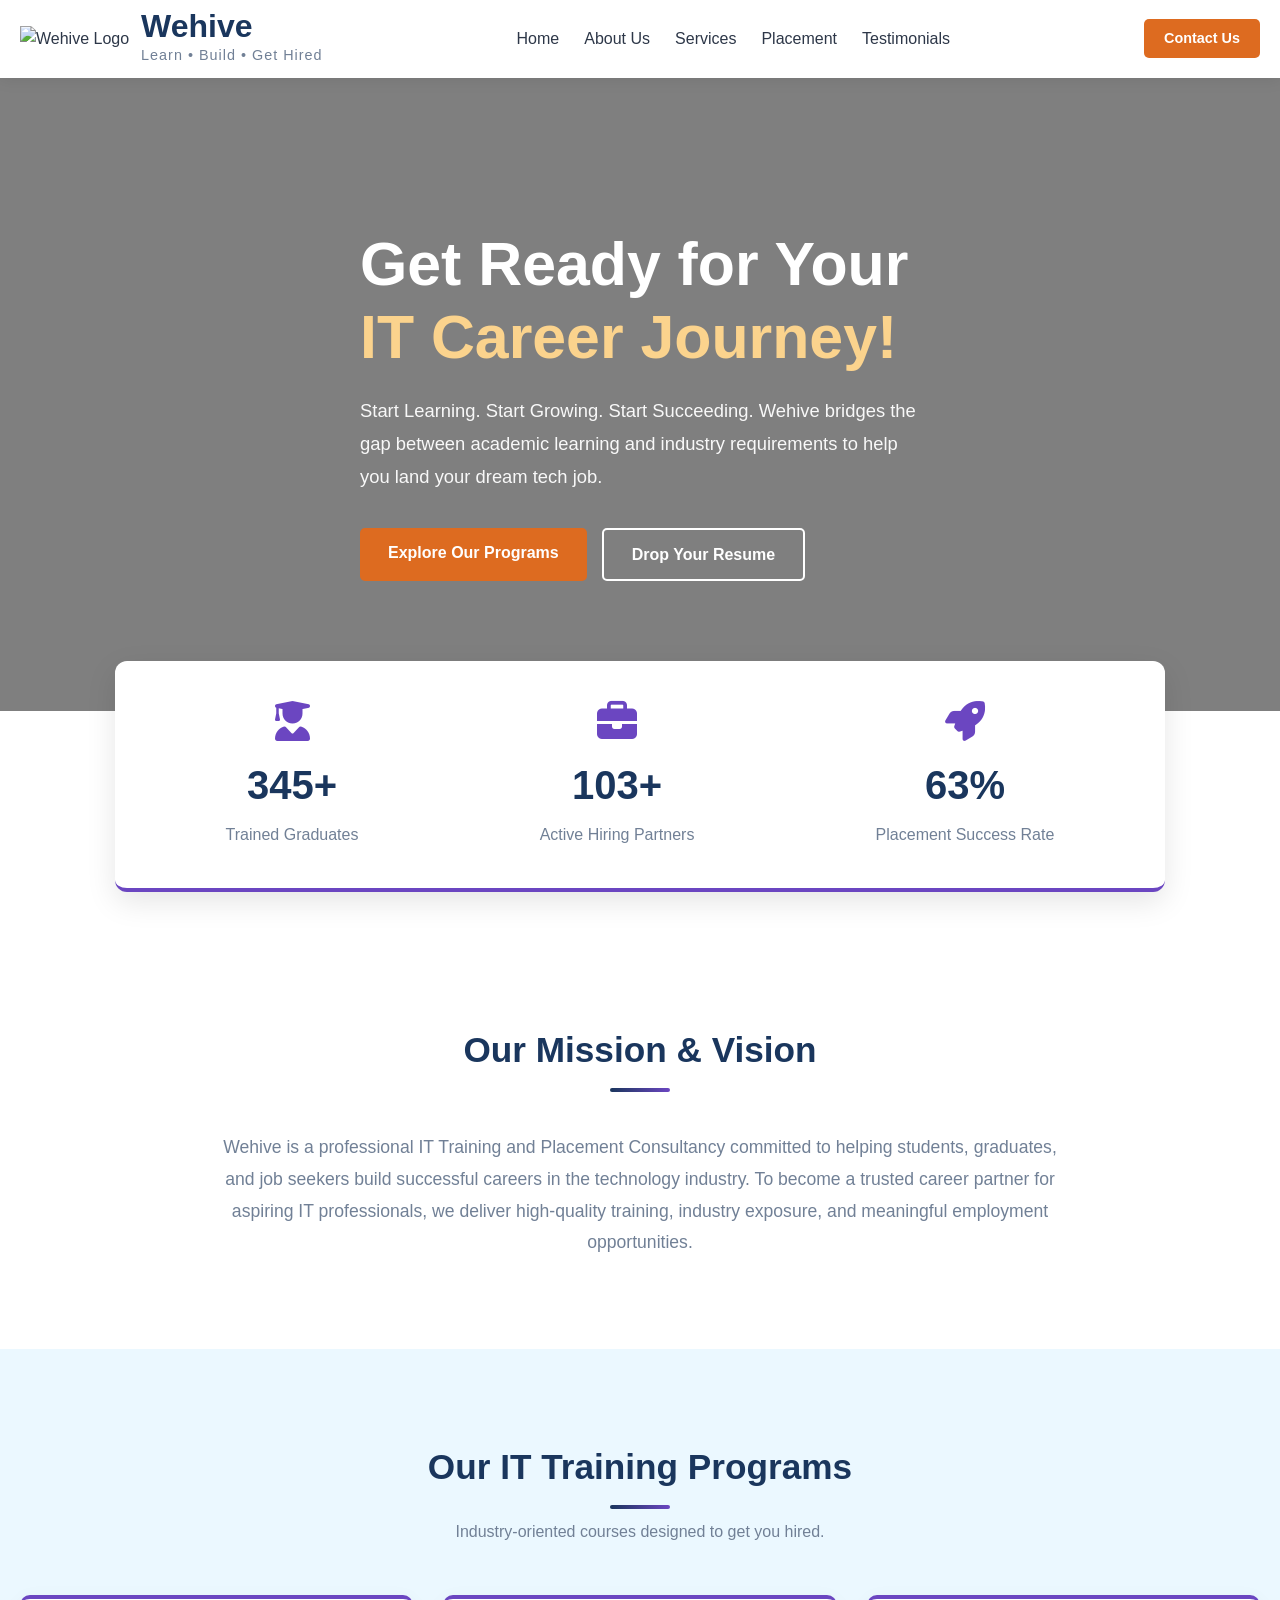
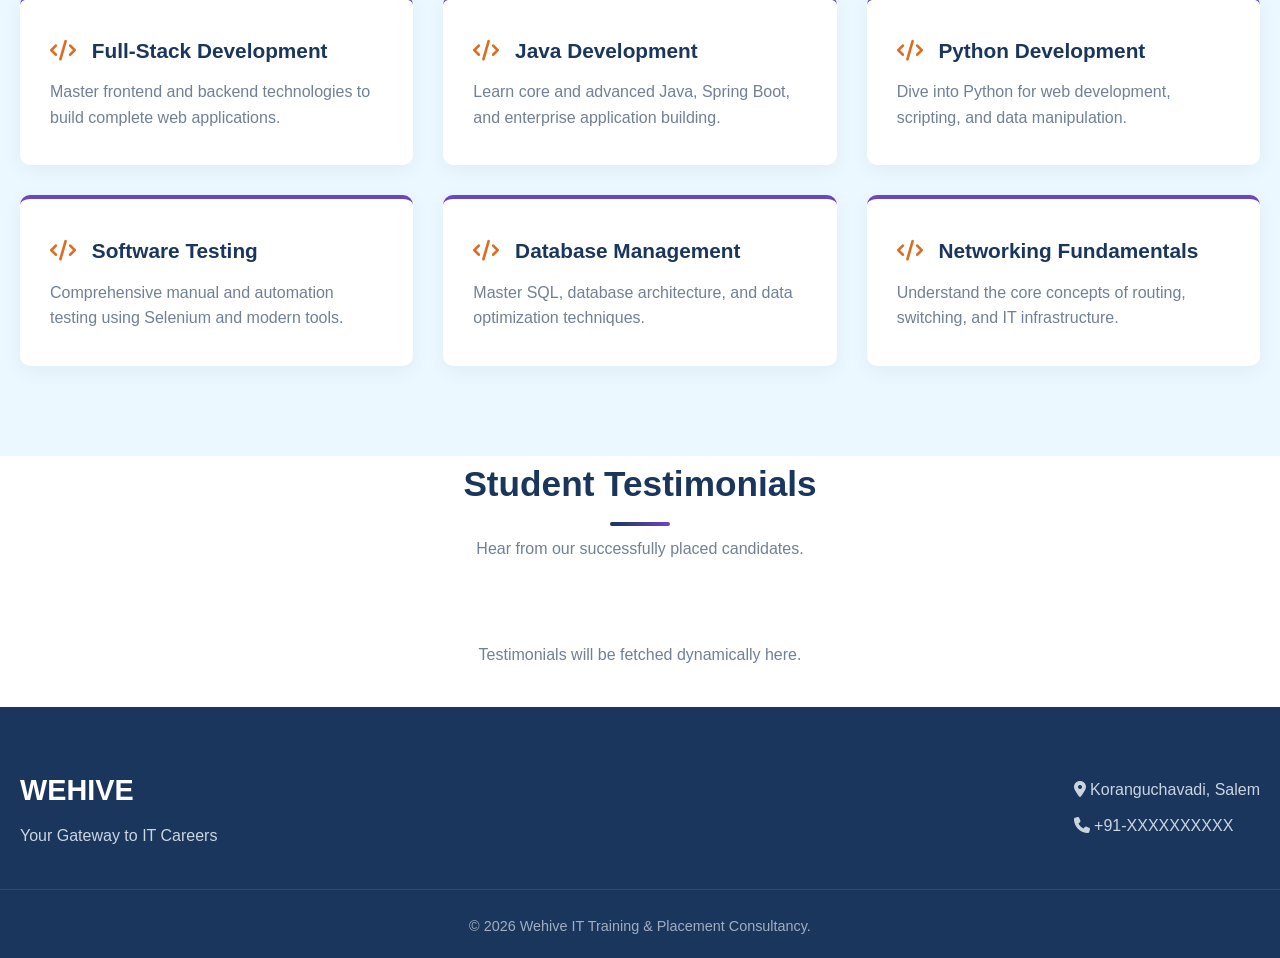
==== index.html @ 98d7fb2c "Update index.html" ====
<!DOCTYPE html>
<html lang="en">
<head>
    <meta charset="UTF-8">
    <meta name="viewport" content="width=device-width, initial-scale=1.0">
    <title>Wehive | Your Gateway to IT Careers</title>
    <link rel="stylesheet" href="style.css">
    <link rel="stylesheet" href="https://cdnjs.cloudflare.com/ajax/libs/font-awesome/6.4.0/css/all.min.css">
</head>
<body>
    <nav class="navbar">
        <div class="container nav-container">
            <div class="logo-wrapper">
                <img src="logo.png" alt="Wehive Logo" class="logo-img">
                <div class="logo-text">
                    <h2>Wehive</h2>
                    <span>Learn • Build • Get Hired</span>
                </div>
            </div>
            
            <div class="menu-toggle" onclick="toggleMenu()">
                <i class="fas fa-bars"></i>
            </div>

            <ul class="nav-links">
                <li><a href="#home">Home</a></li>
                <li><a href="#about">About Us</a></li>
                <li><a href="#services">Services</a></li>
                <li><a href="placement.html">Placement</a></li>
                <li><a href="#testimonials">Testimonials</a></li>
            </ul>
            <div class="nav-buttons">
                <a href="enquiry.html" class="btn-primary-small">Contact Us</a>
            </div>
        </div>

        <div class="mobile-menu" id="mobileMenu">
            <a href="#home" onclick="toggleMenu()">Home</a>
            <a href="#about" onclick="toggleMenu()">About Us</a>
            <a href="#services" onclick="toggleMenu()">Services</a>
            <a href="placement.html">Placement</a>
            <a href="#testimonials" onclick="toggleMenu()">Testimonials</a>
            <a href="enquiry.html">Contact Us</a>
        </div>
    </nav>

    <header id="home" class="hero">
        <div class="container hero-content">
            <h1>Get Ready for Your <br><span class="highlight">IT Career Journey!</span></h1>
            <p>Start Learning. Start Growing. Start Succeeding. Wehive bridges the gap between academic learning and industry requirements to help you land your dream tech job.</p>
            <div class="hero-buttons">
                <a href="#services" class="btn-primary">Explore Our Programs</a>
                <a href="enquiry.html" class="btn-secondary">Drop Your Resume</a>
            </div>
        </div>
    </header>

    <section class="counter-section">
        <div class="container counter-grid" id="counter-container">
            <div class="counter-card">
                <i class="fa-solid fa-user-graduate"></i>
                <h3 id="graduates-count">0</h3>
                <p>Trained Graduates</p>
            </div>
            <div class="counter-card">
                <i class="fa-solid fa-briefcase"></i>
                <h3 id="partners-count">0</h3>
                <p>Active Hiring Partners</p>
            </div>
            <div class="counter-card">
                <i class="fa-solid fa-rocket"></i>
                <h3 id="success-rate">0</h3>
                <p>Placement Success Rate</p>
            </div>
        </div>
    </section>

    <section id="about" class="about-section">
        <div class="container">
            <div class="section-title">
                <h2>Our Mission & Vision</h2>
                <div class="underline"></div>
            </div>
            <p class="about-text">Wehive is a professional IT Training and Placement Consultancy committed to helping students, graduates, and job seekers build successful careers in the technology industry. To become a trusted career partner for aspiring IT professionals, we deliver high-quality training, industry exposure, and meaningful employment opportunities.</p>
        </div>
    </section>

    <section id="services" class="services-section bg-light">
        <div class="container">
            <div class="section-title">
                <h2>Our IT Training Programs</h2>
                <div class="underline"></div>
                <p>Industry-oriented courses designed to get you hired.</p>
            </div>
            <div class="services-grid" id="services-container">
                <p style="text-align: center; width: 100%;">Fetching latest courses...</p>
            </div>
        </div>
    </section>

    <section id="testimonials" class="testimonials-section">
        <div class="container">
            <div class="section-title">
                <h2>Student Testimonials</h2>
                <div class="underline"></div>
                <p>Hear from our successfully placed candidates.</p>
            </div>
            <div style="text-align: center; padding: 40px; color: var(--text-light);">
                <p>Testimonials will be fetched dynamically here.</p>
            </div>
        </div>
    </section>

    <footer>
        <div class="container footer-content">
            <div class="footer-brand">
                <h3>WEHIVE</h3>
                <p>Your Gateway to IT Careers</p>
            </div>
            <div class="footer-contact">
                <p><i class="fa-solid fa-location-dot"></i> Koranguchavadi, Salem</p>
                <p><i class="fa-solid fa-phone"></i> +91-XXXXXXXXXX</p>
            </div>
        </div>
        <div class="footer-bottom">
            <p>&copy; 2026 Wehive IT Training & Placement Consultancy.</p>
        </div>
    </footer>

    <script src="app.js"></script>
</body>
</html>
---- style.css ----
/* Global Reset & Modern Color Palette */
:root {
    --primary-color: #1a365d; 
    --secondary-color: #6b46c1; 
    --accent-color: #dd6b20; 
    --light-blue: #ebf8ff; 
    --text-dark: #2d3748;
    --text-light: #718096;
    --bg-light: #f7fafc;
    --white: #ffffff;
}

* { margin: 0; padding: 0; box-sizing: border-box; font-family: 'Segoe UI', Tahoma, Geneva, Verdana, sans-serif; }
html { scroll-behavior: smooth; }
body { color: var(--text-dark); line-height: 1.6; background-color: var(--white); }
.container { max-width: 1400px; margin: 0 auto; padding: 0 20px; }

/* Section Backgrounds */
.bg-light { background-color: var(--light-blue); } 

.section-title { text-align: center; margin-bottom: 40px; }
.section-title h2 { font-size: 2.2rem; color: var(--primary-color); }
.section-title p { color: var(--text-light); margin-top: 5px; }
.underline { height: 4px; width: 60px; background: linear-gradient(to right, var(--primary-color), var(--secondary-color)); margin: 10px auto; border-radius: 2px; }

/* Buttons */
.btn-primary, .btn-secondary, .btn-primary-small { display: inline-block; padding: 12px 28px; border-radius: 5px; text-decoration: none; font-weight: bold; transition: 0.3s; }
.btn-primary { background-color: var(--accent-color); color: var(--white); }
.btn-primary:hover { background-color: #c05621; transform: translateY(-2px); }
.btn-secondary { background-color: transparent; color: var(--white); border: 2px solid var(--white); }
.btn-secondary:hover { background-color: var(--white); color: var(--accent-color); border-color: var(--white); }
.btn-primary-small { background-color: var(--accent-color); color: var(--white); padding: 8px 20px; border-radius: 5px; text-decoration: none; font-weight: bold; font-size: 0.9rem; transition: 0.3s; }
.btn-primary-small:hover { background-color: #c05621; }

/* Navbar & New Navigation Buttons */
.navbar { background-color: var(--white); box-shadow: 0 2px 15px rgba(0,0,0,0.08); position: sticky; top: 0; z-index: 1000; }
.nav-container { display: flex; justify-content: space-between; align-items: center; padding: 10px 20px; }

.logo-wrapper{ display:flex; align-items:center; gap:12px; text-decoration:none; }
.logo img{ height:65px; width:auto; display:block; object-fit:contain; }
.logo-text h2{ color: var(--primary-color); font-size: 2rem; line-height:1; margin:0; font-weight:700; }
.logo-text span{ color: var(--text-light); font-size:0.9rem; letter-spacing:1px; }

.nav-links { list-style: none; display: flex; align-items: center; gap: 25px; }
.nav-links a { text-decoration: none; color: var(--text-dark); font-weight: 500; transition: color 0.3s; }
.nav-links a:hover { color: var(--secondary-color); }
.nav-buttons { display: flex; gap: 15px; align-items: center; }
.btn-secondary-small { background-color: transparent; color: var(--primary-color); border: 1px solid var(--primary-color); padding: 8px 15px; border-radius: 5px; text-decoration: none; font-weight: bold; font-size: 0.9rem; transition: 0.3s; }
.btn-secondary-small:hover { background-color: var(--primary-color); color: var(--white); border-color: var(--primary-color); }

/* Hamburger Menu CSS */
.menu-toggle { display: none; font-size: 28px; cursor: pointer; color: var(--primary-color); }
.mobile-menu { display: none; flex-direction: column; background: #fff; box-shadow: 0 5px 15px rgba(0,0,0,0.1); width: 100%; position: absolute; top: 100%; left: 0; z-index: 999; }
.mobile-menu a { padding: 15px 20px; text-decoration: none; color: var(--text-dark); border-bottom: 1px solid #eee; font-weight: 500; }
.mobile-menu a:hover { background-color: var(--bg-light); color: var(--primary-color); }
.mobile-menu.show { display: flex; }

/* Clean Hero Section */
.hero { 
    background: linear-gradient(rgba(0, 0, 0, 0.5), rgba(0, 0, 0, 0.5)), url('./BG.jpeg') center/cover no-repeat;
    color: var(--white); 
    padding: 150px 0 130px 0; 
    text-align: left; 
}
.hero-content { max-width: 600px; }
.hero h1 { font-size: 3.8rem; margin-bottom: 20px; line-height: 1.2; }
.highlight { color: #fbd38d; }
.hero p { font-size: 1.15rem; margin-bottom: 35px; opacity: 0.95; line-height: 1.8; }
.hero-buttons { display: flex; justify-content: flex-start; gap: 15px; }

/* Dynamic Placement Counters */
.counter-section { background-color: transparent; padding: 0 0 40px 0; position: relative; z-index: 10; margin-top: -50px; max-width: 1050px; margin-left: auto; margin-right: auto; }
.counter-grid { display: flex; justify-content: space-around; text-align: center; background: var(--white); padding: 40px 20px; border-radius: 12px; box-shadow: 0 10px 30px rgba(0,0,0,0.1); border-bottom: 4px solid var(--secondary-color); }
.counter-card i { font-size: 2.5rem; color: var(--secondary-color); margin-bottom: 12px; }
.counter-card h3 { font-size: 2.5rem; color: var(--primary-color); font-weight: bold; margin-bottom: 5px; }
.counter-card p { color: var(--text-light); font-weight: 500; }

/* About & Services */
.about-section, .services-section { padding: 90px 0; }
.about-text { text-align: center; max-width: 850px; margin: 0 auto; font-size: 1.1rem; color: var(--text-light); line-height: 1.8; }
.services-grid { display: grid; grid-template-columns: repeat(auto-fit, minmax(300px, 1fr)); gap: 30px; margin-top: 50px; }
.service-card { background: var(--white); padding: 35px 30px; border-radius: 10px; box-shadow: 0 5px 20px rgba(0,0,0,0.05); border-top: 4px solid var(--secondary-color); transition: all 0.3s ease; }
.service-card:hover { transform: translateY(-8px); box-shadow: 0 15px 30px rgba(107, 70, 193, 0.15); }
.service-card h3 { color: var(--primary-color); margin-bottom: 12px; font-size: 1.3rem; }
.service-card p { color: var(--text-light); }

/* Footer */
footer { background-color: var(--primary-color); color: var(--white); padding: 60px 0 20px 0; }
.footer-content { display: flex; justify-content: space-between; margin-bottom: 40px; }
.footer-brand h3 { font-size: 1.8rem; margin-bottom: 5px; }
.footer-brand p, .footer-contact p { color: #cbd5e0; margin-top: 10px; }
.footer-bottom { text-align: center; padding-top: 25px; border-top: 1px solid rgba(255,255,255,0.1); color: #a0aec0; font-size: 0.9rem; }

/* =========================================
   Mobile Responsive Rules
   ========================================= */
@media (max-width: 768px) {
    /* Hide Desktop Nav, Show Hamburger */
    .nav-links, .nav-buttons { display: none; }
    .menu-toggle { display: block; }
    .nav-container { justify-content: space-between; }

    /* Resize Logo */
    .logo img { height: 50px; max-width: 180px; }
    .logo-text h2 { font-size: 1.4rem; }
    .logo-text span { font-size: 0.75rem; }

    /* Adjust Hero Section */
    .hero { padding: 100px 0 80px 0; text-align: center; background-position: center center; }
    .hero-content { max-width: 100%; padding: 0 20px; }
    .hero h1 { font-size: 2.2rem; line-height: 1.3; }
    .hero p { font-size: 1rem; line-height: 1.7; }
    .hero-buttons { justify-content: center; flex-direction: column; gap: 12px; }
    .hero-buttons a { width: 100%; text-align: center; }

    /* Stack Grid Items */
    .counter-grid { flex-direction: column; gap: 25px; }
    .services-grid { grid-template-columns: 1fr; }

    /* Center Footer */
    .footer-content { flex-direction: column; gap: 30px; text-align: center; }
}
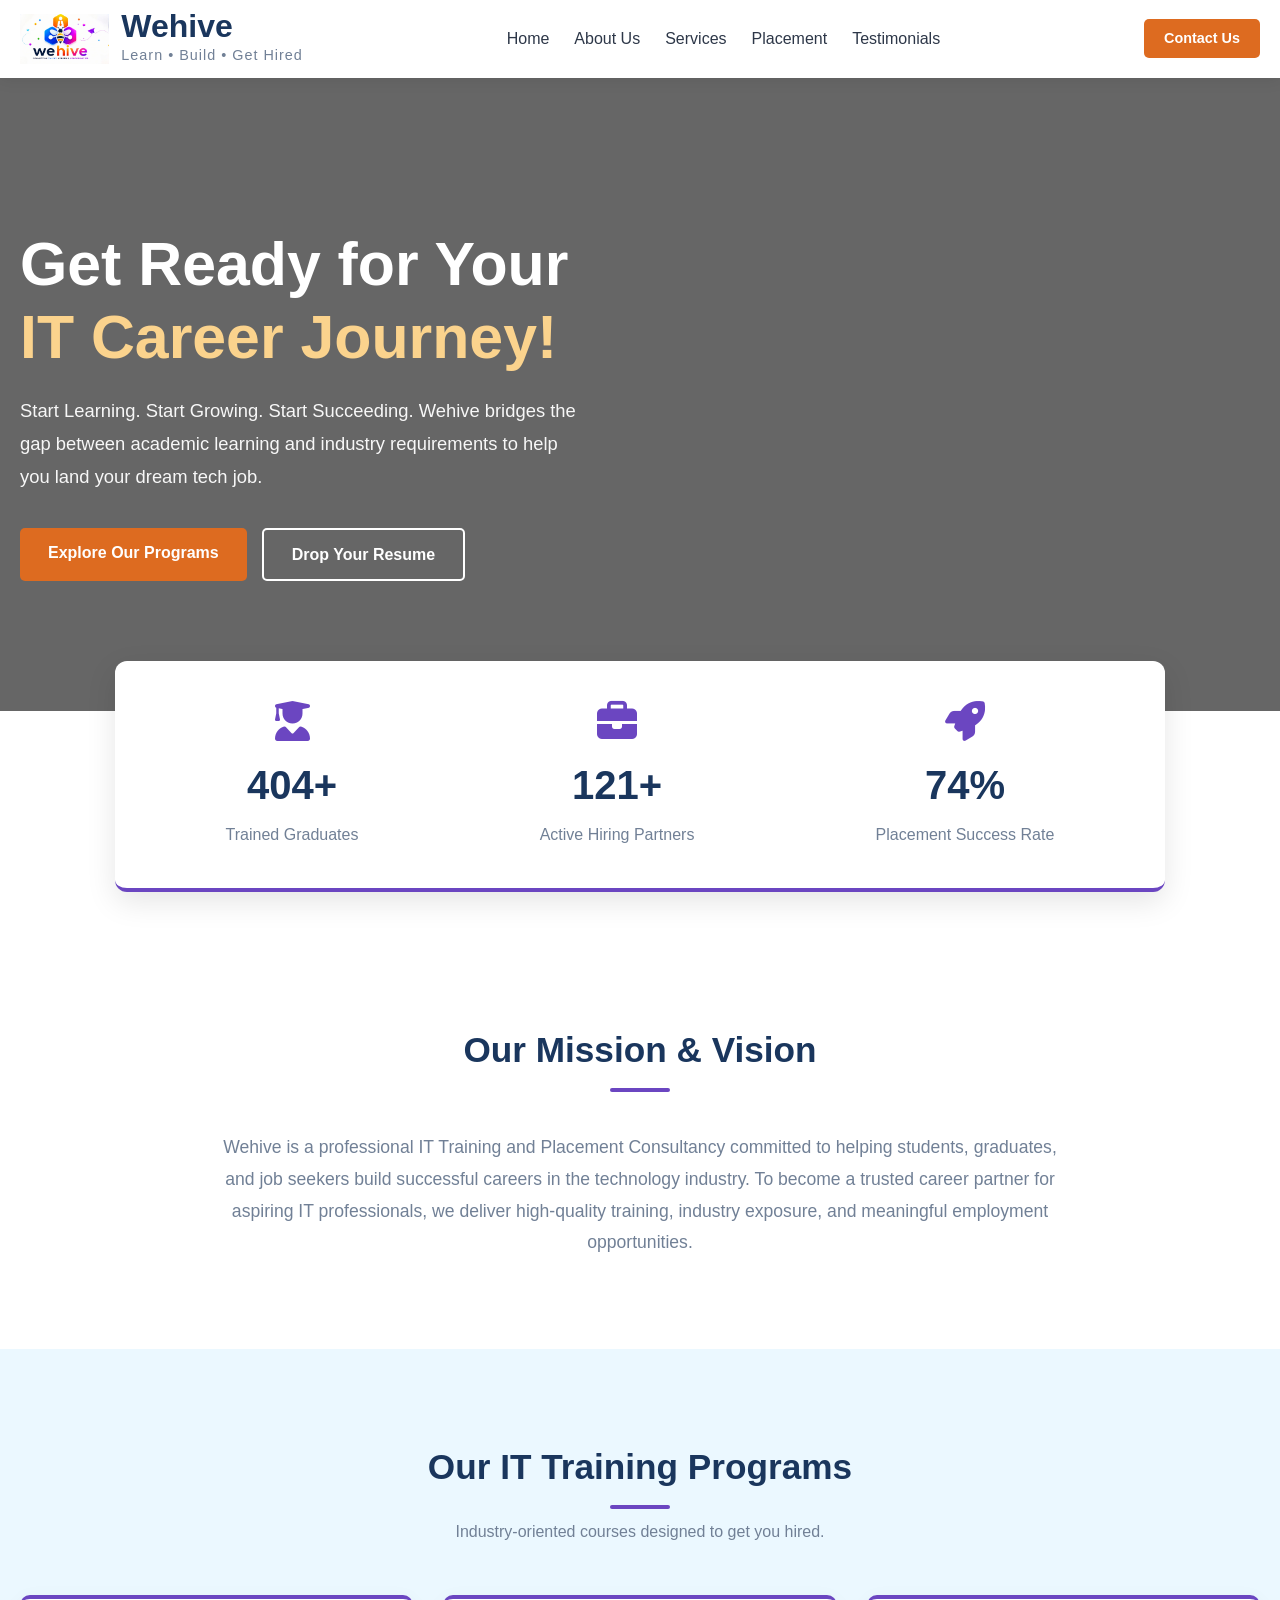
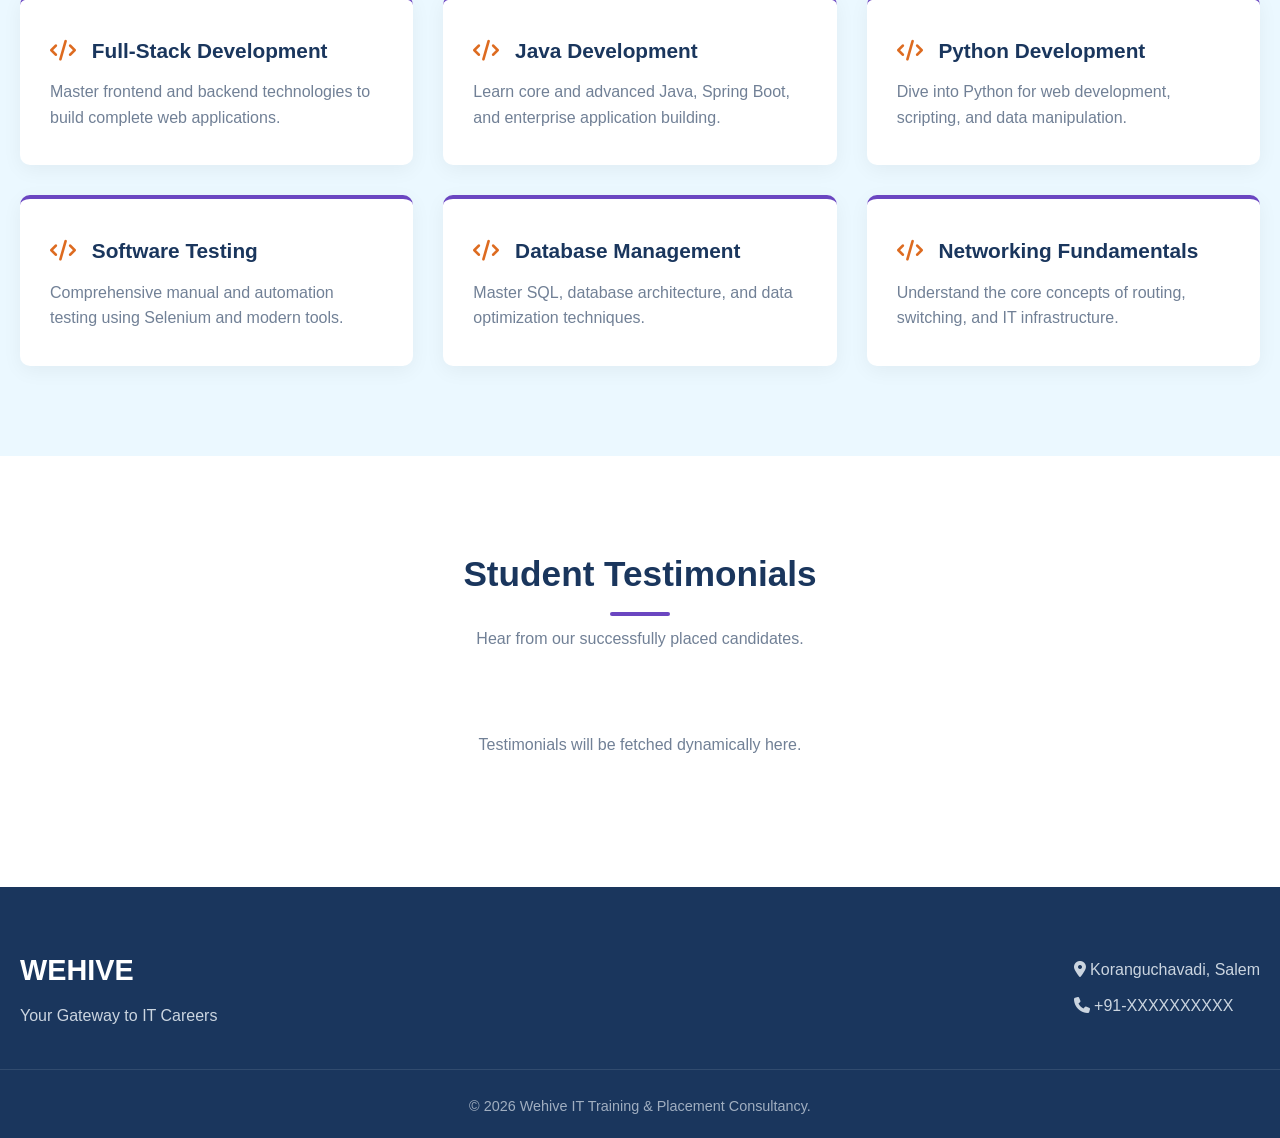
==== commit e1fc8b95: "Update index.html" ====
--- a/index.html
+++ b/index.html
@@ -11,7 +11,7 @@
     <nav class="navbar">
         <div class="container nav-container">
             <div class="logo-wrapper">
-                <img src="logo.png" alt="Wehive Logo" class="logo-img">
+                <img src="Logo.jpeg" alt="Wehive Logo" class="logo-img">
                 <div class="logo-text">
                     <h2>Wehive</h2>
                     <span>Learn • Build • Get Hired</span>
--- a/style.css
+++ b/style.css
@@ -2,6 +2,10 @@
 :root {
     --primary-color: #1a365d; 
     --secondary-color: #6b46c1; 
+    --accent-color: #dd6b20; /* Global Reset & Modern Color Palette */
+:root {
+    --primary-color: #1a365d; 
+    --secondary-color: #3182ce; 
     --accent-color: #dd6b20; 
     --light-blue: #ebf8ff; 
     --text-dark: #2d3748;
@@ -17,11 +21,12 @@
 
 /* Section Backgrounds */
 .bg-light { background-color: var(--light-blue); } 
+.testimonials-section { padding: 90px 0; background-color: var(--white); }
 
 .section-title { text-align: center; margin-bottom: 40px; }
 .section-title h2 { font-size: 2.2rem; color: var(--primary-color); }
 .section-title p { color: var(--text-light); margin-top: 5px; }
-.underline { height: 4px; width: 60px; background: linear-gradient(to right, var(--primary-color), var(--secondary-color)); margin: 10px auto; border-radius: 2px; }
+.underline { height: 4px; width: 60px; background: var(--secondary-color); margin: 10px auto; border-radius: 2px; }
 
 /* Buttons */
 .btn-primary, .btn-secondary, .btn-primary-small { display: inline-block; padding: 12px 28px; border-radius: 5px; text-decoration: none; font-weight: bold; transition: 0.3s; }
@@ -32,6 +37,118 @@
 .btn-primary-small { background-color: var(--accent-color); color: var(--white); padding: 8px 20px; border-radius: 5px; text-decoration: none; font-weight: bold; font-size: 0.9rem; transition: 0.3s; }
 .btn-primary-small:hover { background-color: #c05621; }
 
+/* Navbar */
+.navbar { background-color: var(--white); box-shadow: 0 2px 15px rgba(0,0,0,0.08); position: sticky; top: 0; z-index: 1000; }
+.nav-container { display: flex; justify-content: space-between; align-items: center; padding: 10px 20px; }
+
+.logo-wrapper { display: flex; align-items: center; gap: 12px; text-decoration: none; }
+.logo-img { height: 50px; width: auto; object-fit: contain; }
+.logo-text h2 { color: var(--primary-color); font-size: 2rem; line-height: 1; margin: 0; font-weight: 700; }
+.logo-text span { color: var(--text-light); font-size: 0.9rem; letter-spacing: 1px; }
+
+.nav-links { list-style: none; display: flex; align-items: center; gap: 25px; }
+.nav-links a { text-decoration: none; color: var(--text-dark); font-weight: 500; transition: color 0.3s; }
+.nav-links a:hover { color: var(--secondary-color); }
+.nav-buttons { display: flex; gap: 15px; align-items: center; }
+
+/* Hamburger Menu */
+.menu-toggle { display: none; font-size: 28px; cursor: pointer; color: var(--primary-color); }
+.mobile-menu { display: none; flex-direction: column; background: #fff; box-shadow: 0 5px 15px rgba(0,0,0,0.1); width: 100%; position: absolute; top: 100%; left: 0; z-index: 999; }
+.mobile-menu a { padding: 15px 20px; text-decoration: none; color: var(--text-dark); border-bottom: 1px solid #eee; font-weight: 500; }
+.mobile-menu a:hover { background-color: var(--bg-light); color: var(--primary-color); }
+.mobile-menu.show { display: flex; }
+
+/* Left-Aligned Transparent Hero Section */
+.hero { 
+    background: linear-gradient(rgba(0, 0, 0, 0.6), rgba(0, 0, 0, 0.6)), url('./BG.jpeg') center/cover no-repeat;
+    color: var(--white); 
+    padding: 150px 0 130px 0; 
+    text-align: left; 
+}
+.hero-content { max-width: 600px; margin-left: 0; }
+.hero h1 { font-size: 3.8rem; margin-bottom: 20px; line-height: 1.2; }
+.highlight { color: #fbd38d; }
+.hero p { font-size: 1.15rem; margin-bottom: 35px; opacity: 0.95; line-height: 1.8; }
+.hero-buttons { display: flex; justify-content: flex-start; gap: 15px; }
+
+/* Dynamic Counters */
+.counter-section { background-color: transparent; padding: 0 0 40px 0; position: relative; z-index: 10; margin-top: -50px; max-width: 1050px; margin-left: auto; margin-right: auto; }
+.counter-grid { display: flex; justify-content: space-around; text-align: center; background: var(--white); padding: 40px 20px; border-radius: 12px; box-shadow: 0 10px 30px rgba(0,0,0,0.1); border-bottom: 4px solid var(--secondary-color); }
+.counter-card i { font-size: 2.5rem; color: var(--secondary-color); margin-bottom: 12px; }
+.counter-card h3 { font-size: 2.5rem; color: var(--primary-color); font-weight: bold; margin-bottom: 5px; }
+.counter-card p { color: var(--text-light); font-weight: 500; }
+
+/* About & Services */
+.about-section, .services-section { padding: 90px 0; }
+.about-text { text-align: center; max-width: 850px; margin: 0 auto; font-size: 1.1rem; color: var(--text-light); line-height: 1.8; }
+.services-grid { display: grid; grid-template-columns: repeat(auto-fit, minmax(300px, 1fr)); gap: 30px; margin-top: 50px; }
+.service-card { background: var(--white); padding: 35px 30px; border-radius: 10px; box-shadow: 0 5px 20px rgba(0,0,0,0.05); border-top: 4px solid var(--secondary-color); transition: all 0.3s ease; }
+.service-card:hover { transform: translateY(-8px); box-shadow: 0 15px 30px rgba(49, 130, 206, 0.15); }
+.service-card h3 { color: var(--primary-color); margin-bottom: 12px; font-size: 1.3rem; }
+.service-card p { color: var(--text-light); }
+
+/* Footer */
+footer { background-color: var(--primary-color); color: var(--white); padding: 60px 0 20px 0; }
+.footer-content { display: flex; justify-content: space-between; margin-bottom: 40px; }
+.footer-brand h3 { font-size: 1.8rem; margin-bottom: 5px; }
+.footer-brand p, .footer-contact p { color: #cbd5e0; margin-top: 10px; }
+.footer-bottom { text-align: center; padding-top: 25px; border-top: 1px solid rgba(255,255,255,0.1); color: #a0aec0; font-size: 0.9rem; }
+
+/* =========================================
+   Mobile Responsive Rules
+   ========================================= */
+@media (max-width: 768px) {
+    /* Hide Desktop Nav */
+    .nav-links, .nav-buttons { display: none; }
+    .menu-toggle { display: block; }
+    .nav-container { justify-content: space-between; }
+
+    /* Resize Logo */
+    .logo-img { height: 40px; }
+    .logo-text h2 { font-size: 1.4rem; }
+    .logo-text span { font-size: 0.75rem; }
+
+    /* Adjust Hero */
+    .hero { padding: 100px 0 80px 0; text-align: center; }
+    .hero-content { max-width: 100%; margin: 0 auto; padding: 0 20px; }
+    .hero h1 { font-size: 2.2rem; line-height: 1.3; }
+    .hero-buttons { justify-content: center; flex-direction: column; gap: 12px; }
+    .hero-buttons a { width: 100%; text-align: center; }
+
+    /* Stack Elements */
+    .counter-grid { flex-direction: column; gap: 25px; }
+    .services-grid { grid-template-columns: 1fr; }
+    .footer-content { flex-direction: column; gap: 30px; text-align: center; }
+}
+    --light-blue: #ebf8ff; 
+    --text-dark: #2d3748;
+    --text-light: #718096;
+    --bg-light: #f7fafc;
+    --white: #ffffff;
+}
+
+* { margin: 0; padding: 0; box-sizing: border-box; font-family: 'Segoe UI', Tahoma, Geneva, Verdana, sans-serif; }
+html { scroll-behavior: smooth; }
+body { color: var(--text-dark); line-height: 1.6; background-color: var(--white); }
+.container { max-width: 1400px; margin: 0 auto; padding: 0 20px; }
+
+/* Section Backgrounds */
+.bg-light { background-color: var(--light-blue); } 
+
+.section-title { text-align: center; margin-bottom: 40px; }
+.section-title h2 { font-size: 2.2rem; color: var(--primary-color); }
+.section-title p { color: var(--text-light); margin-top: 5px; }
+.underline { height: 4px; width: 60px; background: linear-gradient(to right, var(--primary-color), var(--secondary-color)); margin: 10px auto; border-radius: 2px; }
+
+/* Buttons */
+.btn-primary, .btn-secondary, .btn-primary-small { display: inline-block; padding: 12px 28px; border-radius: 5px; text-decoration: none; font-weight: bold; transition: 0.3s; }
+.btn-primary { background-color: var(--accent-color); color: var(--white); }
+.btn-primary:hover { background-color: #c05621; transform: translateY(-2px); }
+.btn-secondary { background-color: transparent; color: var(--white); border: 2px solid var(--white); }
+.btn-secondary:hover { background-color: var(--white); color: var(--accent-color); border-color: var(--white); }
+.btn-primary-small { background-color: var(--accent-color); color: var(--white); padding: 8px 20px; border-radius: 5px; text-decoration: none; font-weight: bold; font-size: 0.9rem; transition: 0.3s; }
+.btn-primary-small:hover { background-color: #c05621; }
+
 /* Navbar & New Navigation Buttons */
 .navbar { background-color: var(--white); box-shadow: 0 2px 15px rgba(0,0,0,0.08); position: sticky; top: 0; z-index: 1000; }
 .nav-container { display: flex; justify-content: space-between; align-items: center; padding: 10px 20px; }
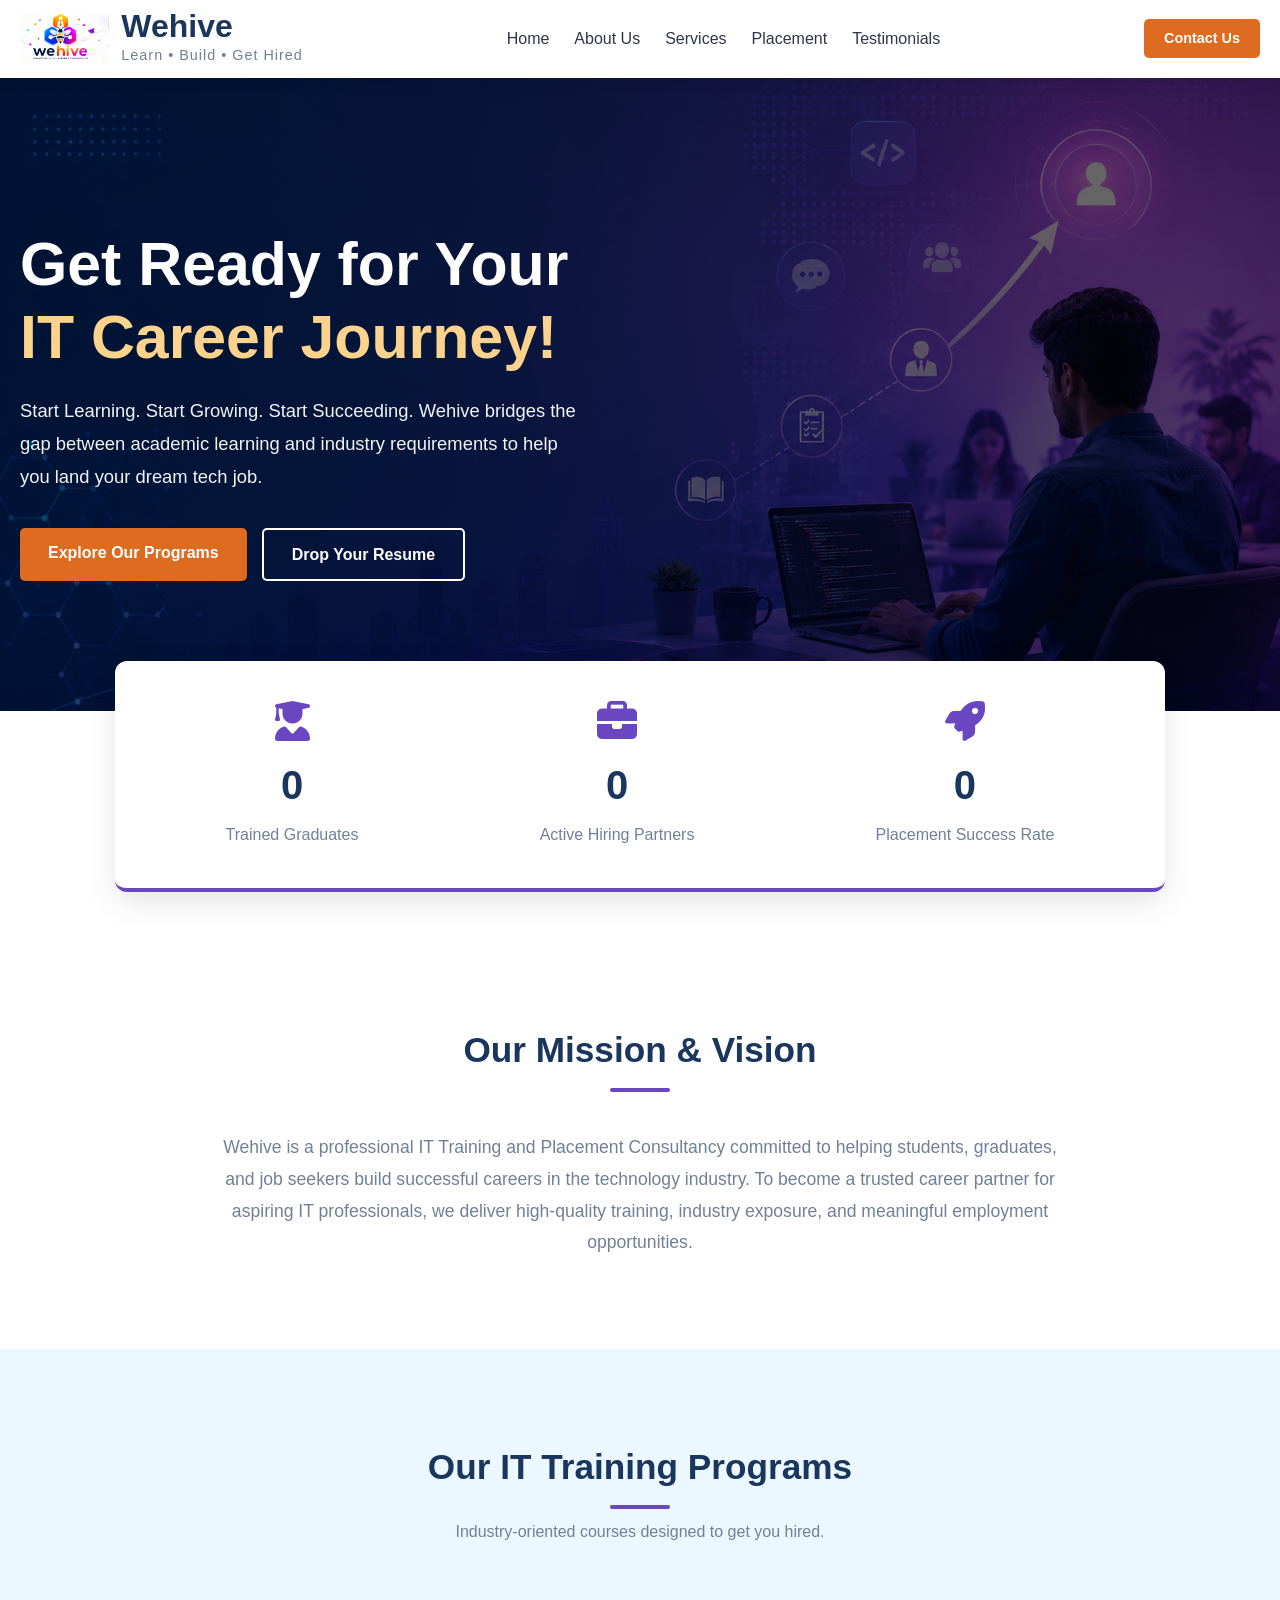
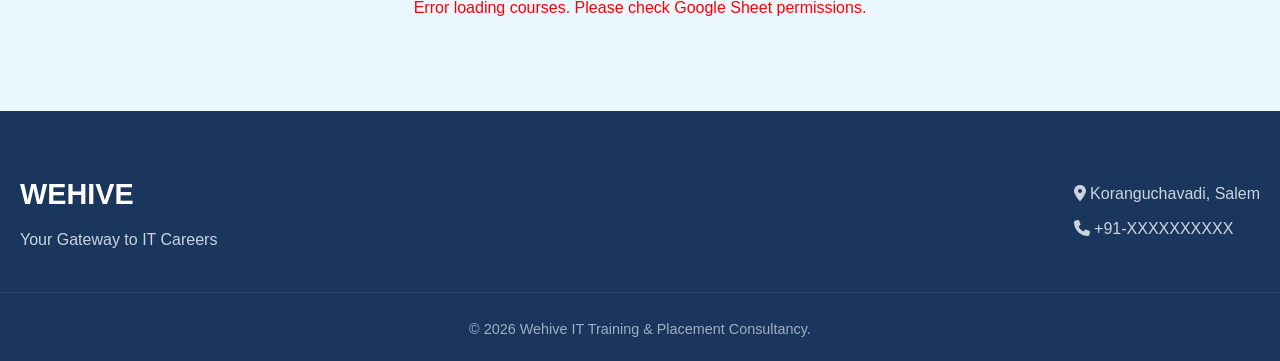
==== commit 0a353834: "Update index.html" ====
--- a/index.html
+++ b/index.html
@@ -27,7 +27,7 @@
                 <li><a href="#about">About Us</a></li>
                 <li><a href="#services">Services</a></li>
                 <li><a href="placement.html">Placement</a></li>
-                <li><a href="#testimonials">Testimonials</a></li>
+                <li><a href="testimonial.html">Testimonials</a></li>
             </ul>
             <div class="nav-buttons">
                 <a href="enquiry.html" class="btn-primary-small">Contact Us</a>
@@ -39,7 +39,7 @@
             <a href="#about" onclick="toggleMenu()">About Us</a>
             <a href="#services" onclick="toggleMenu()">Services</a>
             <a href="placement.html">Placement</a>
-            <a href="#testimonials" onclick="toggleMenu()">Testimonials</a>
+            <a href="testimonial.html">Testimonials</a>
             <a href="enquiry.html">Contact Us</a>
         </div>
     </nav>
@@ -98,19 +98,6 @@
         </div>
     </section>
 
-    <section id="testimonials" class="testimonials-section">
-        <div class="container">
-            <div class="section-title">
-                <h2>Student Testimonials</h2>
-                <div class="underline"></div>
-                <p>Hear from our successfully placed candidates.</p>
-            </div>
-            <div style="text-align: center; padding: 40px; color: var(--text-light);">
-                <p>Testimonials will be fetched dynamically here.</p>
-            </div>
-        </div>
-    </section>
-
     <footer>
         <div class="container footer-content">
             <div class="footer-brand">
--- a/style.css
+++ b/style.css
@@ -1,4 +1,4 @@
-/* Global Reset & Modern Color Palette */
+/* Global Reset & Modern Color Palette */ 
 :root {
     --primary-color: #1a365d; 
     --secondary-color: #6b46c1; 
@@ -60,7 +60,7 @@
 
 /* Left-Aligned Transparent Hero Section */
 .hero { 
-    background: linear-gradient(rgba(0, 0, 0, 0.6), rgba(0, 0, 0, 0.6)), url('./BG.jpeg') center/cover no-repeat;
+    background: linear-gradient(rgba(0, 0, 0, 0.6), rgba(0, 0, 0, 0.6)), url('./BG.png') center/cover no-repeat;
     color: var(--white); 
     padding: 150px 0 130px 0; 
     text-align: left; 
@@ -237,3 +237,59 @@
     /* Center Footer */
     .footer-content { flex-direction: column; gap: 30px; text-align: center; }
 }
+
+/* =========================================
+   Placement Gallery Styles
+   ========================================= */
+.gallery-section { padding: 40px 0 90px 0; }
+.gallery-filters { display: flex; justify-content: center; flex-wrap: wrap; gap: 15px; margin-bottom: 40px; }
+.filter-btn { padding: 10px 20px; border: 2px solid var(--secondary-color); background: transparent; color: var(--secondary-color); border-radius: 30px; font-weight: 600; cursor: pointer; transition: 0.3s; }
+.filter-btn:hover, .filter-btn.active { background: var(--secondary-color); color: var(--white); }
+
+.gallery-grid { display: grid; grid-template-columns: repeat(auto-fill, minmax(300px, 1fr)); gap: 25px; }
+.success-card { background: var(--white); border-radius: 10px; overflow: hidden; box-shadow: 0 5px 15px rgba(0,0,0,0.08); transition: transform 0.3s; }
+.success-card:hover { transform: translateY(-5px); box-shadow: 0 10px 25px rgba(0,0,0,0.15); }
+
+.card-img-wrapper { position: relative; width: 100%; height: 220px; overflow: hidden; cursor: zoom-in; }
+.card-img-wrapper img { width: 100%; height: 100%; object-fit: cover; transition: 0.5s; }
+.success-card:hover .card-img-wrapper img { transform: scale(1.1); }
+.hover-overlay { position: absolute; top: 0; left: 0; width: 100%; height: 100%; background: rgba(26, 54, 93, 0.7); display: flex; align-items: center; justify-content: center; opacity: 0; transition: 0.3s; color: white; font-size: 1.2rem; font-weight: bold; }
+.success-card:hover .hover-overlay { opacity: 1; }
+
+.card-info { padding: 20px; border-top: 3px solid var(--accent-color); }
+.card-info h4 { color: var(--primary-color); font-size: 1.2rem; margin-bottom: 5px; }
+.card-info p { color: var(--text-light); font-size: 0.95rem; }
+
+/* Lightbox Modal */
+.lightbox { display: none; position: fixed; z-index: 9999; padding-top: 100px; left: 0; top: 0; width: 100%; height: 100%; background-color: rgba(0,0,0,0.9); justify-content: center; align-items: center; }
+.lightbox-content { margin: auto; display: block; max-width: 80%; max-height: 80vh; border-radius: 5px; animation: zoom 0.3s; }
+.close-lightbox { position: absolute; top: 30px; right: 40px; color: #f1f1f1; font-size: 40px; font-weight: bold; cursor: pointer; transition: 0.3s; }
+.close-lightbox:hover { color: var(--accent-color); }
+@keyframes zoom { from {transform:scale(0)} to {transform:scale(1)} }
+
+/* =========================================
+   Testimonials Page Styles
+   ========================================= */
+.sub-heading { text-align: center; font-size: 1.8rem; color: var(--primary-color); margin-bottom: 30px; }
+
+/* Video Spotlight */
+.video-spotlight { padding: 40px 0; background: var(--white); }
+.video-grid { display: grid; grid-template-columns: repeat(auto-fit, minmax(400px, 1fr)); gap: 30px; max-width: 1000px; margin: 0 auto; }
+.video-card { width: 100%; border-radius: 12px; overflow: hidden; box-shadow: 0 5px 20px rgba(0,0,0,0.1); background: #000; aspect-ratio: 16 / 9; }
+.video-card iframe { width: 100%; height: 100%; border: none; }
+
+/* Testimonial Cards */
+.testimonials-section { padding: 50px 0 90px 0; background: var(--bg-light); }
+.testimonial-grid { display: grid; grid-template-columns: repeat(auto-fill, minmax(320px, 1fr)); gap: 30px; }
+.testi-card { background: var(--white); padding: 30px; border-radius: 10px; box-shadow: 0 4px 15px rgba(0,0,0,0.05); position: relative; border-bottom: 4px solid var(--secondary-color); transition: 0.3s; }
+.testi-card:hover { transform: translateY(-5px); box-shadow: 0 10px 25px rgba(0,0,0,0.1); }
+.quote-icon { font-size: 2rem; color: rgba(221, 107, 32, 0.2); position: absolute; top: 20px; right: 20px; }
+.testi-text { color: var(--text-dark); font-style: italic; font-size: 0.95rem; margin-bottom: 20px; line-height: 1.7; position: relative; z-index: 2; }
+.testi-profile { display: flex; align-items: center; gap: 15px; border-top: 1px solid #eee; padding-top: 15px; }
+.testi-profile img { width: 60px; height: 60px; border-radius: 50%; object-fit: cover; border: 2px solid var(--secondary-color); }
+.testi-info h4 { color: var(--primary-color); font-size: 1.1rem; margin-bottom: 2px; }
+.testi-info p { color: var(--text-light); font-size: 0.85rem; font-weight: 600; }
+
+@media (max-width: 768px) {
+    .video-grid { grid-template-columns: 1fr; }
+}
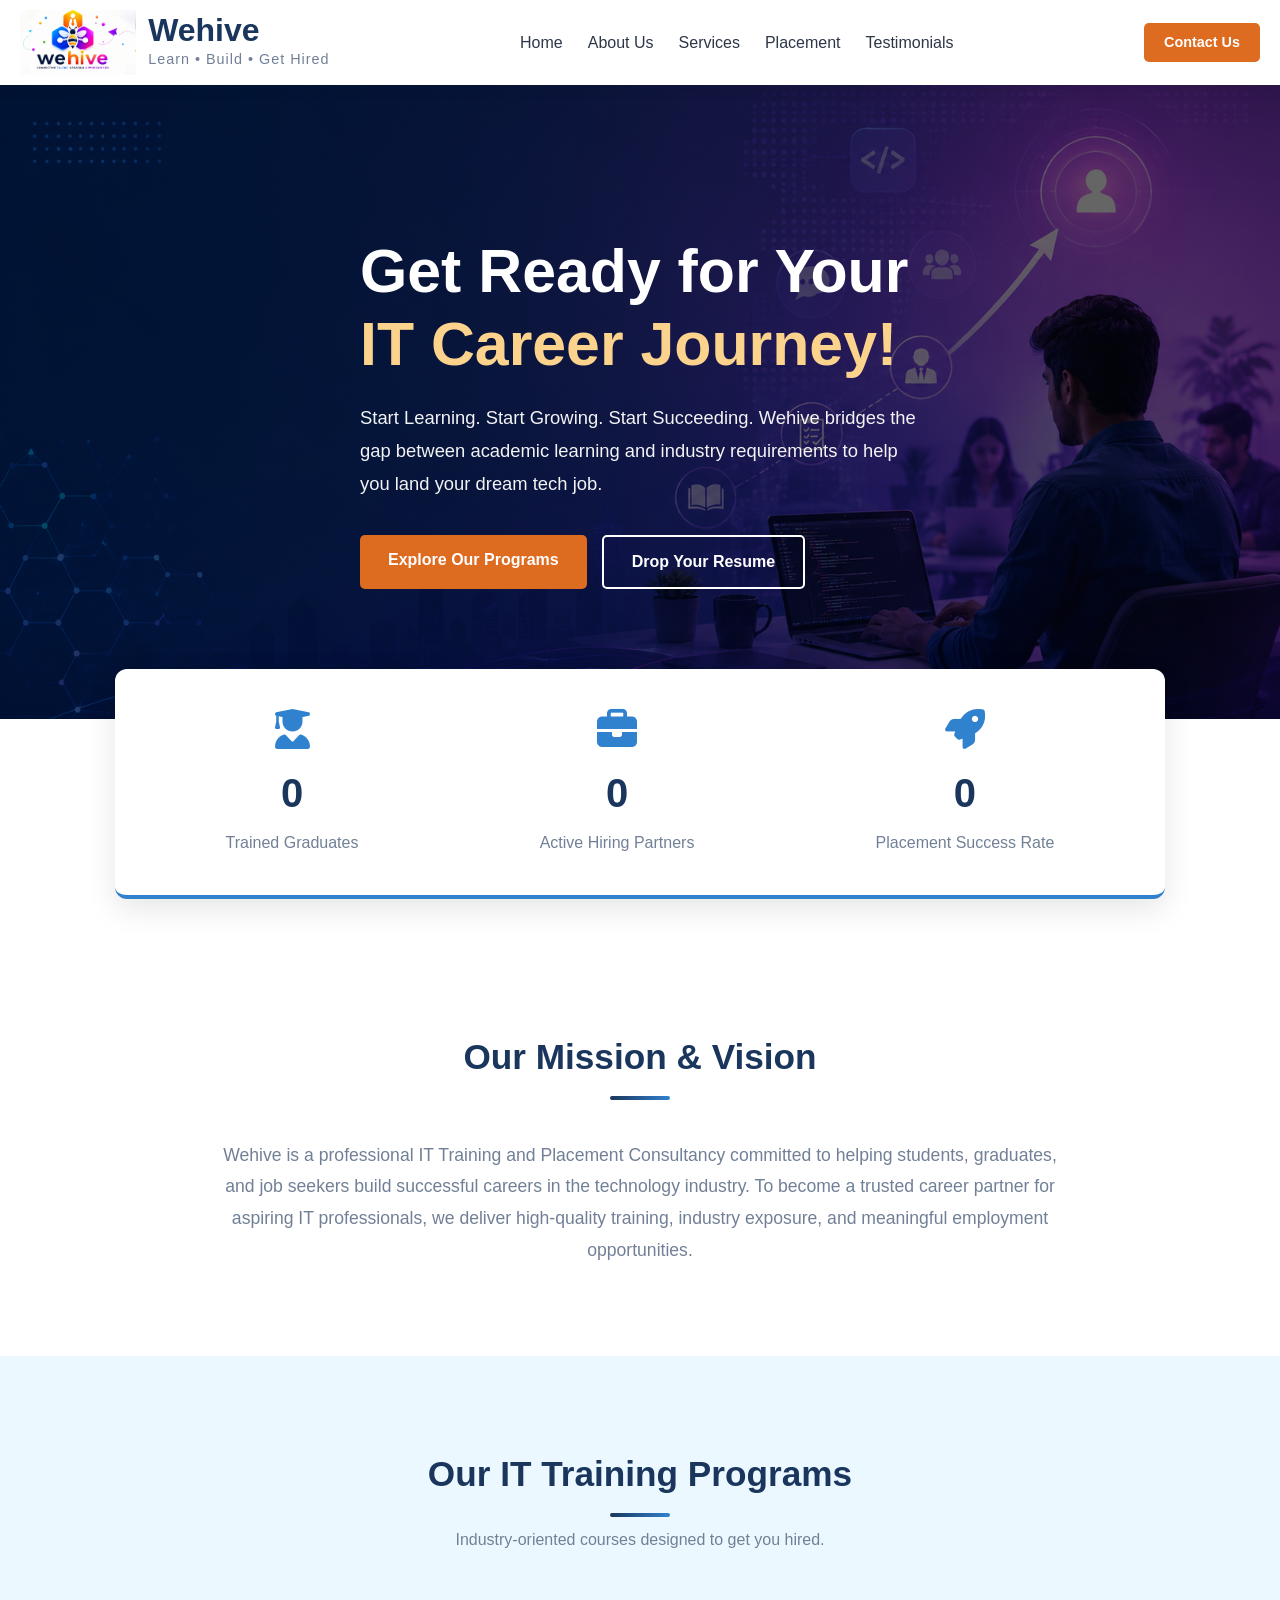
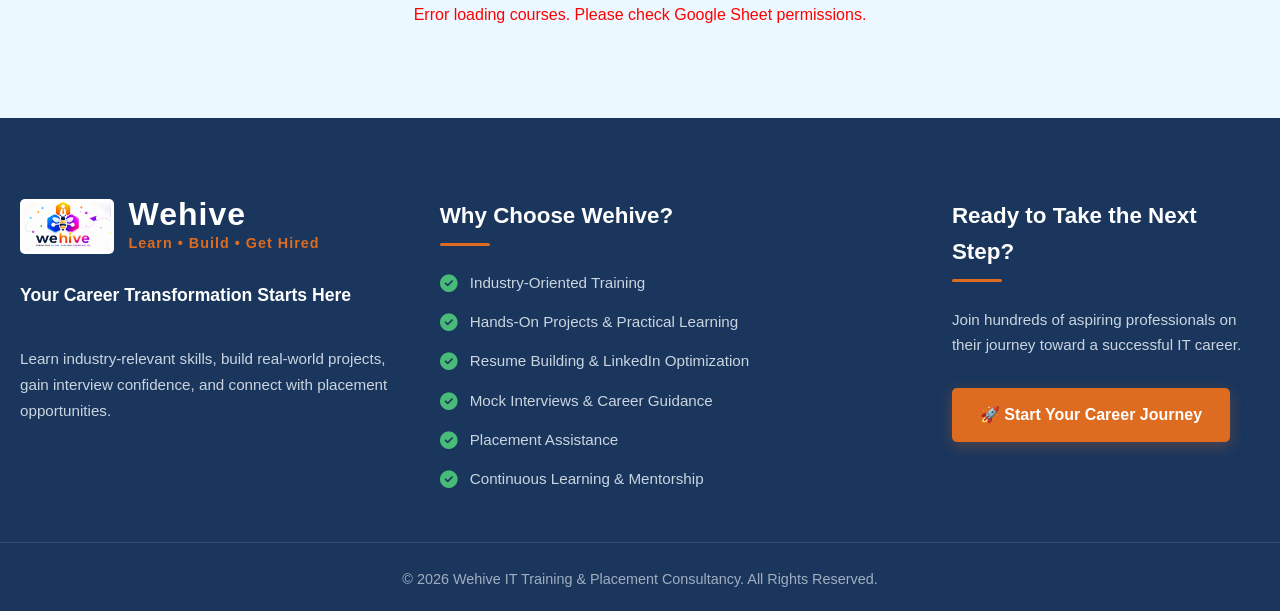
==== commit 9920519b: "Update index.html" ====
--- a/index.html
+++ b/index.html
@@ -3,11 +3,14 @@
 <head>
     <meta charset="UTF-8">
     <meta name="viewport" content="width=device-width, initial-scale=1.0">
-    <title>Wehive | Your Gateway to IT Careers</title>
+    <title>Wehive | Learn • Build • Get Hired</title>
+    
+    <link rel="icon" type="image/jpeg" href="favicon.jpeg">
+    
     <link rel="stylesheet" href="style.css">
     <link rel="stylesheet" href="https://cdnjs.cloudflare.com/ajax/libs/font-awesome/6.4.0/css/all.min.css">
 </head>
-<body>
+    <body>
     <nav class="navbar">
         <div class="container nav-container">
             <div class="logo-wrapper">
@@ -35,13 +38,12 @@
         </div>
 
         <div class="mobile-menu" id="mobileMenu">
-            <a href="#home" onclick="toggleMenu()">Home</a>
-            <a href="#about" onclick="toggleMenu()">About Us</a>
-            <a href="#services" onclick="toggleMenu()">Services</a>
-            <a href="placement.html">Placement</a>
-            <a href="testimonial.html">Testimonials</a>
-            <a href="enquiry.html">Contact Us</a>
-        </div>
+    <a href="index.html" onclick="toggleMenu()">Home</a>
+    <a href="index.html#about" onclick="toggleMenu()">About Us</a>
+    <a href="index.html#services" onclick="toggleMenu()">Services</a>
+    <a href="placement.html" onclick="toggleMenu()">Placement</a>
+    <a href="testimonial.html" onclick="toggleMenu()">Testimonials</a> <a href="enquiry.html" onclick="toggleMenu()">Contact Us</a>
+</div>
     </nav>
 
     <header id="home" class="hero">
@@ -98,19 +100,45 @@
         </div>
     </section>
 
-    <footer>
-        <div class="container footer-content">
-            <div class="footer-brand">
-                <h3>WEHIVE</h3>
-                <p>Your Gateway to IT Careers</p>
+    <footer class="main-footer">
+        <div class="container footer-grid">
+            
+            <div class="footer-col brand-col">
+                <div class="footer-logo-wrapper">
+                    <img src="Logo.jpeg" alt="Wehive Logo" class="footer-logo">
+                    <div class="footer-logo-text">
+                        <h3>Wehive</h3>
+                        <span>Learn • Build • Get Hired</span>
+                    </div>
+                </div>
+                <p class="footer-intro">
+                    <strong>Your Career Transformation Starts Here</strong><br>
+                    Learn industry-relevant skills, build real-world projects, gain interview confidence, and connect with placement opportunities.
+                </p>
             </div>
-            <div class="footer-contact">
-                <p><i class="fa-solid fa-location-dot"></i> Koranguchavadi, Salem</p>
-                <p><i class="fa-solid fa-phone"></i> +91-XXXXXXXXXX</p>
+
+            <div class="footer-col why-us-col">
+                <h4>Why Choose Wehive?</h4>
+                <ul class="footer-list">
+                    <li><i class="fa-solid fa-circle-check"></i> Industry-Oriented Training</li>
+                    <li><i class="fa-solid fa-circle-check"></i> Hands-On Projects & Practical Learning</li>
+                    <li><i class="fa-solid fa-circle-check"></i> Resume Building & LinkedIn Optimization</li>
+                    <li><i class="fa-solid fa-circle-check"></i> Mock Interviews & Career Guidance</li>
+                    <li><i class="fa-solid fa-circle-check"></i> Placement Assistance</li>
+                    <li><i class="fa-solid fa-circle-check"></i> Continuous Learning & Mentorship</li>
+                </ul>
             </div>
+
+            <div class="footer-col cta-col">
+                <h4>Ready to Take the Next Step?</h4>
+                <p>Join hundreds of aspiring professionals on their journey toward a successful IT career.</p>
+                <a href="enquiry.html" class="footer-btn">🚀 Start Your Career Journey</a>
+            </div>
+
         </div>
+        
         <div class="footer-bottom">
-            <p>&copy; 2026 Wehive IT Training & Placement Consultancy.</p>
+            <p>&copy; 2026 Wehive IT Training & Placement Consultancy. All Rights Reserved.</p>
         </div>
     </footer>
 
--- a/style.css
+++ b/style.css
@@ -1,8 +1,4 @@
-/* Global Reset & Modern Color Palette */ 
-:root {
-    --primary-color: #1a365d; 
-    --secondary-color: #6b46c1; 
-    --accent-color: #dd6b20; /* Global Reset & Modern Color Palette */
+/* Global Reset & Modern Color Palette */
 :root {
     --primary-color: #1a365d; 
     --secondary-color: #3182ce; 
@@ -26,7 +22,7 @@
 .section-title { text-align: center; margin-bottom: 40px; }
 .section-title h2 { font-size: 2.2rem; color: var(--primary-color); }
 .section-title p { color: var(--text-light); margin-top: 5px; }
-.underline { height: 4px; width: 60px; background: var(--secondary-color); margin: 10px auto; border-radius: 2px; }
+.underline { height: 4px; width: 60px; background: linear-gradient(to right, var(--primary-color), var(--secondary-color)); margin: 10px auto; border-radius: 2px; }
 
 /* Buttons */
 .btn-primary, .btn-secondary, .btn-primary-small { display: inline-block; padding: 12px 28px; border-radius: 5px; text-decoration: none; font-weight: bold; transition: 0.3s; }
@@ -37,124 +33,12 @@
 .btn-primary-small { background-color: var(--accent-color); color: var(--white); padding: 8px 20px; border-radius: 5px; text-decoration: none; font-weight: bold; font-size: 0.9rem; transition: 0.3s; }
 .btn-primary-small:hover { background-color: #c05621; }
 
-/* Navbar */
-.navbar { background-color: var(--white); box-shadow: 0 2px 15px rgba(0,0,0,0.08); position: sticky; top: 0; z-index: 1000; }
-.nav-container { display: flex; justify-content: space-between; align-items: center; padding: 10px 20px; }
-
-.logo-wrapper { display: flex; align-items: center; gap: 12px; text-decoration: none; }
-.logo-img { height: 50px; width: auto; object-fit: contain; }
-.logo-text h2 { color: var(--primary-color); font-size: 2rem; line-height: 1; margin: 0; font-weight: 700; }
-.logo-text span { color: var(--text-light); font-size: 0.9rem; letter-spacing: 1px; }
-
-.nav-links { list-style: none; display: flex; align-items: center; gap: 25px; }
-.nav-links a { text-decoration: none; color: var(--text-dark); font-weight: 500; transition: color 0.3s; }
-.nav-links a:hover { color: var(--secondary-color); }
-.nav-buttons { display: flex; gap: 15px; align-items: center; }
-
-/* Hamburger Menu */
-.menu-toggle { display: none; font-size: 28px; cursor: pointer; color: var(--primary-color); }
-.mobile-menu { display: none; flex-direction: column; background: #fff; box-shadow: 0 5px 15px rgba(0,0,0,0.1); width: 100%; position: absolute; top: 100%; left: 0; z-index: 999; }
-.mobile-menu a { padding: 15px 20px; text-decoration: none; color: var(--text-dark); border-bottom: 1px solid #eee; font-weight: 500; }
-.mobile-menu a:hover { background-color: var(--bg-light); color: var(--primary-color); }
-.mobile-menu.show { display: flex; }
-
-/* Left-Aligned Transparent Hero Section */
-.hero { 
-    background: linear-gradient(rgba(0, 0, 0, 0.6), rgba(0, 0, 0, 0.6)), url('./BG.png') center/cover no-repeat;
-    color: var(--white); 
-    padding: 150px 0 130px 0; 
-    text-align: left; 
-}
-.hero-content { max-width: 600px; margin-left: 0; }
-.hero h1 { font-size: 3.8rem; margin-bottom: 20px; line-height: 1.2; }
-.highlight { color: #fbd38d; }
-.hero p { font-size: 1.15rem; margin-bottom: 35px; opacity: 0.95; line-height: 1.8; }
-.hero-buttons { display: flex; justify-content: flex-start; gap: 15px; }
-
-/* Dynamic Counters */
-.counter-section { background-color: transparent; padding: 0 0 40px 0; position: relative; z-index: 10; margin-top: -50px; max-width: 1050px; margin-left: auto; margin-right: auto; }
-.counter-grid { display: flex; justify-content: space-around; text-align: center; background: var(--white); padding: 40px 20px; border-radius: 12px; box-shadow: 0 10px 30px rgba(0,0,0,0.1); border-bottom: 4px solid var(--secondary-color); }
-.counter-card i { font-size: 2.5rem; color: var(--secondary-color); margin-bottom: 12px; }
-.counter-card h3 { font-size: 2.5rem; color: var(--primary-color); font-weight: bold; margin-bottom: 5px; }
-.counter-card p { color: var(--text-light); font-weight: 500; }
-
-/* About & Services */
-.about-section, .services-section { padding: 90px 0; }
-.about-text { text-align: center; max-width: 850px; margin: 0 auto; font-size: 1.1rem; color: var(--text-light); line-height: 1.8; }
-.services-grid { display: grid; grid-template-columns: repeat(auto-fit, minmax(300px, 1fr)); gap: 30px; margin-top: 50px; }
-.service-card { background: var(--white); padding: 35px 30px; border-radius: 10px; box-shadow: 0 5px 20px rgba(0,0,0,0.05); border-top: 4px solid var(--secondary-color); transition: all 0.3s ease; }
-.service-card:hover { transform: translateY(-8px); box-shadow: 0 15px 30px rgba(49, 130, 206, 0.15); }
-.service-card h3 { color: var(--primary-color); margin-bottom: 12px; font-size: 1.3rem; }
-.service-card p { color: var(--text-light); }
-
-/* Footer */
-footer { background-color: var(--primary-color); color: var(--white); padding: 60px 0 20px 0; }
-.footer-content { display: flex; justify-content: space-between; margin-bottom: 40px; }
-.footer-brand h3 { font-size: 1.8rem; margin-bottom: 5px; }
-.footer-brand p, .footer-contact p { color: #cbd5e0; margin-top: 10px; }
-.footer-bottom { text-align: center; padding-top: 25px; border-top: 1px solid rgba(255,255,255,0.1); color: #a0aec0; font-size: 0.9rem; }
-
-/* =========================================
-   Mobile Responsive Rules
-   ========================================= */
-@media (max-width: 768px) {
-    /* Hide Desktop Nav */
-    .nav-links, .nav-buttons { display: none; }
-    .menu-toggle { display: block; }
-    .nav-container { justify-content: space-between; }
-
-    /* Resize Logo */
-    .logo-img { height: 40px; }
-    .logo-text h2 { font-size: 1.4rem; }
-    .logo-text span { font-size: 0.75rem; }
-
-    /* Adjust Hero */
-    .hero { padding: 100px 0 80px 0; text-align: center; }
-    .hero-content { max-width: 100%; margin: 0 auto; padding: 0 20px; }
-    .hero h1 { font-size: 2.2rem; line-height: 1.3; }
-    .hero-buttons { justify-content: center; flex-direction: column; gap: 12px; }
-    .hero-buttons a { width: 100%; text-align: center; }
-
-    /* Stack Elements */
-    .counter-grid { flex-direction: column; gap: 25px; }
-    .services-grid { grid-template-columns: 1fr; }
-    .footer-content { flex-direction: column; gap: 30px; text-align: center; }
-}
-    --light-blue: #ebf8ff; 
-    --text-dark: #2d3748;
-    --text-light: #718096;
-    --bg-light: #f7fafc;
-    --white: #ffffff;
-}
-
-* { margin: 0; padding: 0; box-sizing: border-box; font-family: 'Segoe UI', Tahoma, Geneva, Verdana, sans-serif; }
-html { scroll-behavior: smooth; }
-body { color: var(--text-dark); line-height: 1.6; background-color: var(--white); }
-.container { max-width: 1400px; margin: 0 auto; padding: 0 20px; }
-
-/* Section Backgrounds */
-.bg-light { background-color: var(--light-blue); } 
-
-.section-title { text-align: center; margin-bottom: 40px; }
-.section-title h2 { font-size: 2.2rem; color: var(--primary-color); }
-.section-title p { color: var(--text-light); margin-top: 5px; }
-.underline { height: 4px; width: 60px; background: linear-gradient(to right, var(--primary-color), var(--secondary-color)); margin: 10px auto; border-radius: 2px; }
-
-/* Buttons */
-.btn-primary, .btn-secondary, .btn-primary-small { display: inline-block; padding: 12px 28px; border-radius: 5px; text-decoration: none; font-weight: bold; transition: 0.3s; }
-.btn-primary { background-color: var(--accent-color); color: var(--white); }
-.btn-primary:hover { background-color: #c05621; transform: translateY(-2px); }
-.btn-secondary { background-color: transparent; color: var(--white); border: 2px solid var(--white); }
-.btn-secondary:hover { background-color: var(--white); color: var(--accent-color); border-color: var(--white); }
-.btn-primary-small { background-color: var(--accent-color); color: var(--white); padding: 8px 20px; border-radius: 5px; text-decoration: none; font-weight: bold; font-size: 0.9rem; transition: 0.3s; }
-.btn-primary-small:hover { background-color: #c05621; }
-
 /* Navbar & New Navigation Buttons */
 .navbar { background-color: var(--white); box-shadow: 0 2px 15px rgba(0,0,0,0.08); position: sticky; top: 0; z-index: 1000; }
 .nav-container { display: flex; justify-content: space-between; align-items: center; padding: 10px 20px; }
 
 .logo-wrapper{ display:flex; align-items:center; gap:12px; text-decoration:none; }
-.logo img{ height:65px; width:auto; display:block; object-fit:contain; }
+.logo-img { height: 65px; width: auto; display: block; object-fit: contain; }
 .logo-text h2{ color: var(--primary-color); font-size: 2rem; line-height:1; margin:0; font-weight:700; }
 .logo-text span{ color: var(--text-light); font-size:0.9rem; letter-spacing:1px; }
 
@@ -174,7 +58,7 @@
 
 /* Clean Hero Section */
 .hero { 
-    background: linear-gradient(rgba(0, 0, 0, 0.5), rgba(0, 0, 0, 0.5)), url('./BG.jpeg') center/cover no-repeat;
+    background: linear-gradient(rgba(0, 0, 0, 0.6), rgba(0, 0, 0, 0.6)), url('BG.png') center/cover no-repeat;
     color: var(--white); 
     padding: 150px 0 130px 0; 
     text-align: left; 
@@ -201,12 +85,54 @@
 .service-card h3 { color: var(--primary-color); margin-bottom: 12px; font-size: 1.3rem; }
 .service-card p { color: var(--text-light); }
 
-/* Footer */
-footer { background-color: var(--primary-color); color: var(--white); padding: 60px 0 20px 0; }
-.footer-content { display: flex; justify-content: space-between; margin-bottom: 40px; }
-.footer-brand h3 { font-size: 1.8rem; margin-bottom: 5px; }
-.footer-brand p, .footer-contact p { color: #cbd5e0; margin-top: 10px; }
+/* =========================================
+   Premium Footer Styles
+   ========================================= */
+.main-footer { background-color: var(--primary-color); color: var(--white); padding: 80px 0 20px 0; font-family: 'Segoe UI', Tahoma, Geneva, Verdana, sans-serif; }
+.footer-grid { display: grid; grid-template-columns: 1.2fr 1.5fr 1fr; gap: 50px; margin-bottom: 50px; }
+
+/* Col 1: Brand & Logo */
+.footer-logo-wrapper { display: flex; align-items: center; gap: 15px; margin-bottom: 25px; }
+.footer-logo { height: 55px; width: auto; border-radius: 5px; background: var(--white); padding: 3px; }
+.footer-logo-text h3 { color: var(--white); font-size: 2rem; margin: 0; line-height: 1; letter-spacing: 1px; }
+.footer-logo-text span { color: var(--accent-color); font-size: 0.9rem; font-weight: bold; letter-spacing: 1px; }
+.footer-intro { color: #cbd5e0; line-height: 1.7; font-size: 0.95rem; }
+.footer-intro strong { color: var(--white); display: block; margin-bottom: 10px; font-size: 1.1rem; }
+
+/* Col 2: Why Choose Us List */
+.footer-col h4 { color: var(--white); font-size: 1.4rem; margin-bottom: 25px; position: relative; padding-bottom: 12px; }
+.footer-col h4::after { content: ''; position: absolute; left: 0; bottom: 0; height: 3px; width: 50px; background-color: var(--accent-color); border-radius: 2px; }
+.footer-list { list-style: none; padding: 0; margin: 0; display: grid; grid-template-columns: 1fr; gap: 15px; }
+.footer-list li { color: #cbd5e0; font-size: 0.95rem; display: flex; align-items: flex-start; gap: 12px; transition: 0.3s; }
+.footer-list li:hover { color: var(--white); transform: translateX(5px); }
+.footer-list li i { color: #48bb78; /* Premium Green Checkmark */ margin-top: 4px; font-size: 1.1rem; }
+
+/* Col 3: Call to Action */
+.cta-col p { color: #cbd5e0; line-height: 1.7; margin-bottom: 30px; font-size: 0.95rem; }
+.footer-btn { display: inline-block; background: var(--accent-color); color: var(--white); padding: 14px 28px; border-radius: 5px; text-decoration: none; font-weight: bold; transition: 0.3s; box-shadow: 0 4px 15px rgba(221, 107, 32, 0.3); }
+.footer-btn:hover { background: #c05621; transform: translateY(-3px); box-shadow: 0 6px 20px rgba(221, 107, 32, 0.5); }
+
+/* Bottom Copyright */
 .footer-bottom { text-align: center; padding-top: 25px; border-top: 1px solid rgba(255,255,255,0.1); color: #a0aec0; font-size: 0.9rem; }
+
+/* =========================================
+   Footer Mobile Responsiveness
+   ========================================= */
+@media (max-width: 1024px) {
+    .footer-grid { grid-template-columns: 1fr 1fr; }
+    .cta-col { grid-column: span 2; text-align: center; margin-top: 20px; }
+    .cta-col h4::after { left: 50%; transform: translateX(-50%); }
+}
+
+@media (max-width: 768px) {
+    .footer-grid { grid-template-columns: 1fr; gap: 50px; text-align: center; }
+    .footer-logo-wrapper { justify-content: center; }
+    .footer-col h4::after { left: 50%; transform: translateX(-50%); }
+    
+    /* Keeps the bullet points cleanly aligned to the left while centered on screen */
+    .footer-list { text-align: left; display: inline-block; } 
+    .cta-col { grid-column: span 1; margin-top: 0; }
+}
 
 /* =========================================
    Mobile Responsive Rules
@@ -218,12 +144,16 @@
     .nav-container { justify-content: space-between; }
 
     /* Resize Logo */
-    .logo img { height: 50px; max-width: 180px; }
+    .logo-img { height: 50px; max-width: 180px; }
     .logo-text h2 { font-size: 1.4rem; }
     .logo-text span { font-size: 0.75rem; }
 
     /* Adjust Hero Section */
-    .hero { padding: 100px 0 80px 0; text-align: center; background-position: center center; }
+    .hero { 
+        padding: 100px 0 80px 0; 
+        text-align: center; 
+        background-position: right center !important; /* Forces the human and arrow to hug the right edge */
+    }
     .hero-content { max-width: 100%; padding: 0 20px; }
     .hero h1 { font-size: 2.2rem; line-height: 1.3; }
     .hero p { font-size: 1rem; line-height: 1.7; }
@@ -293,3 +223,45 @@
 @media (max-width: 768px) {
     .video-grid { grid-template-columns: 1fr; }
 }
+
+/* Swiper Slider Adjustments */
+.swiper { width: 100%; padding: 40px 0; }
+.swiper-slide { height: auto; display: flex; }
+.testi-card { 
+    background: #fff; 
+    padding: 25px; 
+    border-radius: 15px; 
+    box-shadow: 0 10px 25px rgba(0,0,0,0.08);
+    display: flex; flex-direction: column;
+}
+.testi-profile { margin-top: auto; display: flex; align-items: center; }
+
+
+/* =========================================
+   Enquiry Page Styles
+   ========================================= */
+.enquiry-section { padding: 60px 0 90px 0; background: var(--bg-light); }
+.enquiry-grid { display: grid; grid-template-columns: 1.5fr 1fr; gap: 50px; align-items: start; }
+
+/* Left Side: Form */
+.form-wrapper { background: var(--white); padding: 40px; border-radius: 12px; box-shadow: 0 10px 30px rgba(0,0,0,0.05); border-top: 4px solid var(--accent-color); }
+.form-wrapper input, .form-wrapper select, .form-wrapper textarea { 
+    width: 100%; padding: 15px; margin-bottom: 20px; border: 1px solid #e2e8f0; border-radius: 5px; 
+    font-size: 1rem; background: var(--bg-light); outline: none; transition: 0.3s; 
+}
+.form-wrapper input:focus, .form-wrapper select:focus, .form-wrapper textarea:focus { 
+    border-color: var(--secondary-color); background: var(--white); 
+}
+.form-wrapper textarea { resize: vertical; }
+
+/* Right Side: Contact Info */
+.contact-info-wrapper { background: var(--primary-color); color: var(--white); padding: 40px; border-radius: 12px; box-shadow: 0 10px 30px rgba(0,0,0,0.1); }
+.contact-info-wrapper h3 { font-size: 1.8rem; margin-bottom: 25px; border-bottom: 2px solid rgba(255,255,255,0.1); padding-bottom: 15px; color: var(--white); }
+.contact-detail { display: flex; align-items: flex-start; gap: 15px; margin-bottom: 25px; }
+.contact-detail i { font-size: 1.5rem; color: var(--accent-color); margin-top: 5px; }
+.contact-detail p { font-size: 1.05rem; line-height: 1.6; color: #e2e8f0; }
+
+@media (max-width: 768px) {
+    .enquiry-grid { grid-template-columns: 1fr; }
+    .form-wrapper, .contact-info-wrapper { padding: 25px; }
+}
